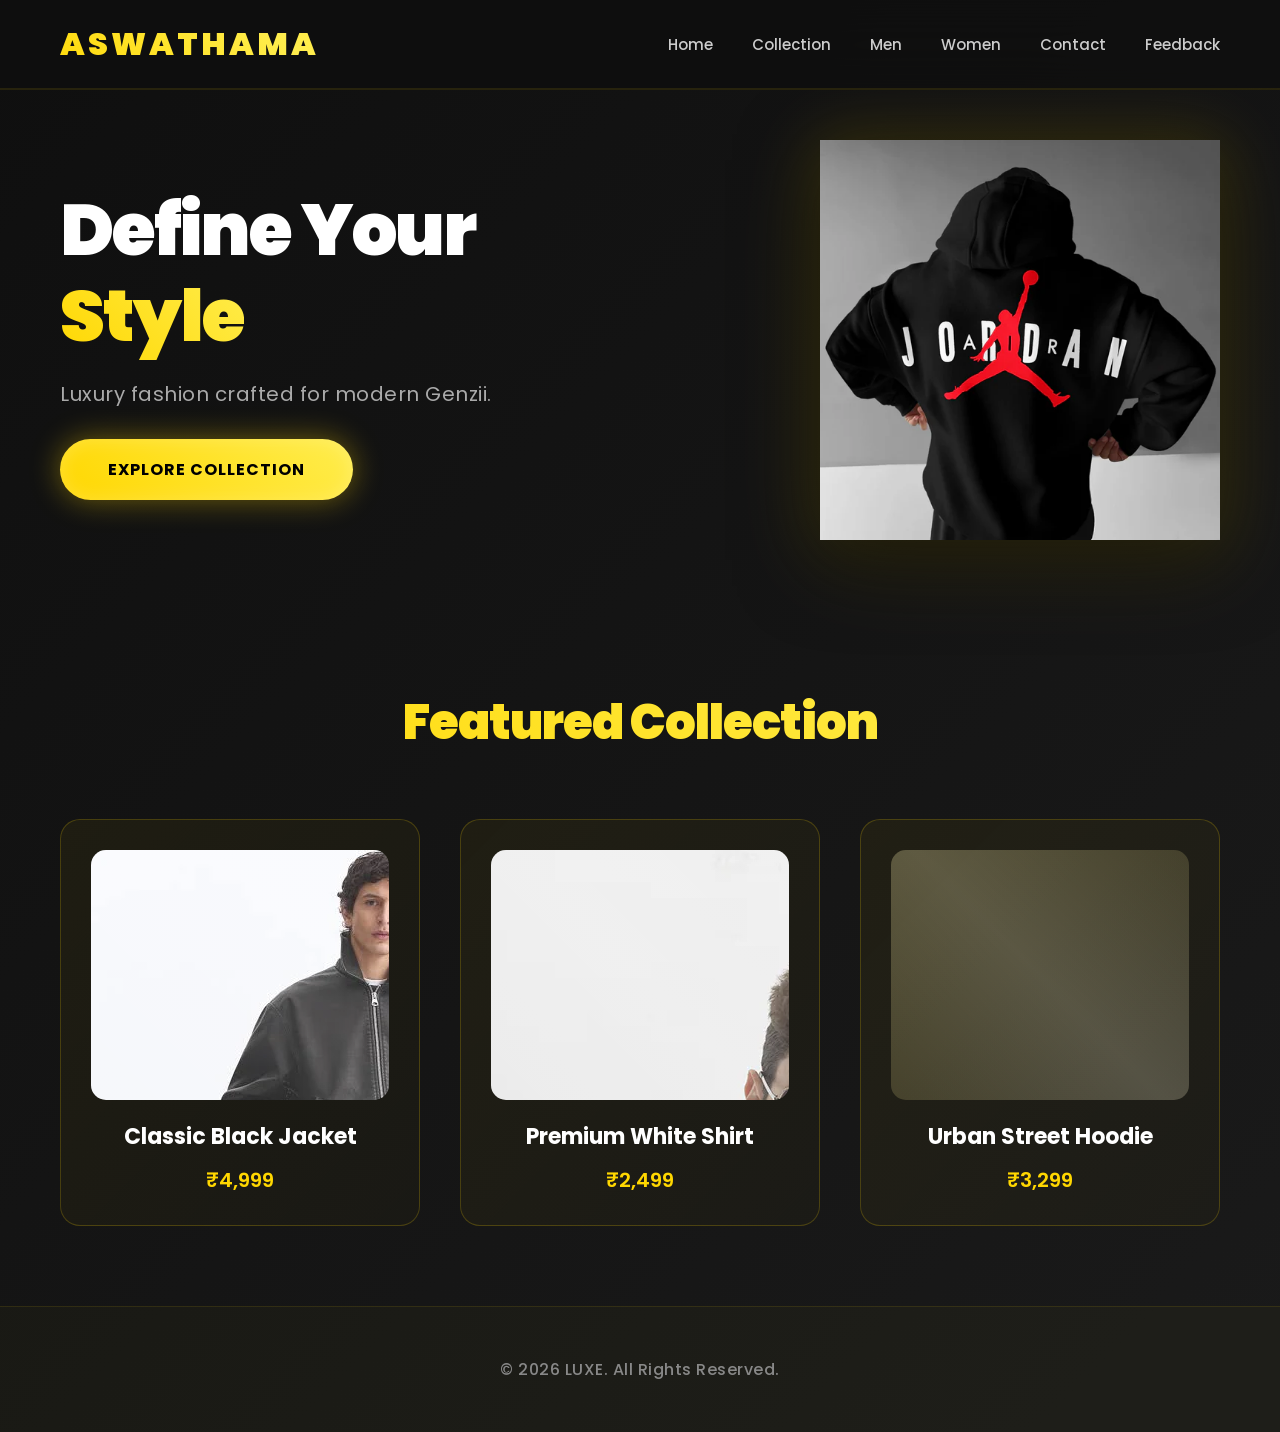
==== index.html @ 9b9f8757 "Initial commit" ====
<!DOCTYPE html>
<html lang="en">
<head>
    <meta charset="UTF-8" />
    <meta name="viewport" content="width=device-width, initial-scale=1.0"/>
    <title>ASWATHAMA | Premium Fashion</title>
    <link rel="stylesheet" href="css/style.css" />
    <link rel="stylesheet" href="css/contact.css" />
    <link rel="stylesheet" href="css/collection.css" />
    <link href="https://fonts.googleapis.com/css2?family=Poppins:wght@300;400;600;800&display=swap" rel="stylesheet">
</head>
<body>

<header class="navbar">
    <div class="logo">ASWATHAMA</div>
    <nav>
    <a href="home.html">Home</a>
    <a href="collection.html">Collection</a>
    <a href="men.html">Men</a>
    <a href="#women.html">Women</a>
    <a href="contact.html">Contact</a>
    <a href="feedback.html">Feedback</a>
</nav>

</header>

<section class="hero">
    <div class="hero-content">
        <h1>Define Your<br><span>Style</span></h1>
        <p>Luxury fashion crafted for modern Genzii.</p>
        <button class="cta">Explore Collection</button>
    </div>

    <div class="hero-image">
        <img src="image/hoodie.png" alt="Premium Hoodie">
    </div>


</section>

<section class="products">
    <h2>Featured Collection</h2>

    <div class="product-grid">
        <div class="card">
            <div class="card-img">
                <img src="image/black_jacket.png" alt="Classic Black Jacket">
            </div>
            <h3>Classic Black Jacket</h3>
            <p>₹4,999</p>
        </div>

        <div class="card">
            <div class="card-img">
                <img src="image/white_shirt.png" alt="Premium White Shirt">
            </div>
            <h3>Premium White Shirt</h3>
            <p>₹2,499</p>
        </div>

        <div class="card">
            <div class="card-img"></div>
            <h3>Urban Street Hoodie</h3>
            <p>₹3,299</p>
        </div>
    </div>
</section>

<footer>
    <p>© 2026 LUXE. All Rights Reserved.</p>
</footer>

</body>
</html>
---- css/style.css ----
* {
    margin: 0;
    padding: 0;
    box-sizing: border-box;
    font-family: 'Poppins', sans-serif;
}

html {
    scroll-behavior: smooth;
}

body {
    background: linear-gradient(135deg, #0f0f0f 0%, #1a1a1a 100%);
    color: #fff;
    animation: pageFade 1s ease;
    overflow-x: hidden;
}

/* ========== NAVBAR ========== */
.navbar {
    position: fixed;
    top: 0;
    width: 100%;
    padding: 20px 60px;
    display: flex;
    justify-content: space-between;
    align-items: center;
    background: rgba(15,15,15,0.95);
    backdrop-filter: blur(20px);
    z-index: 1000;
    border-bottom: 2px solid rgba(255, 215, 0, 0.1);
    animation: slideDown 0.6s ease;
}

@keyframes slideDown {
    from {
        transform: translateY(-100%);
        opacity: 0;
    }
    to {
        transform: translateY(0);
        opacity: 1;
    }
}

.logo {
    font-size: 32px;
    font-weight: 900;
    letter-spacing: 3px;
    background: linear-gradient(45deg, #ffd700, #ffed4e, #ffd700);
    background-size: 200% 200%;
    -webkit-background-clip: text;
    -webkit-text-fill-color: transparent;
    background-clip: text;
    animation: gradientShift 3s ease infinite;
}

@keyframes gradientShift {
    0% { background-position: 0% 50%; }
    50% { background-position: 100% 50%; }
    100% { background-position: 0% 50%; }
}

nav a {
    margin-left: 35px;
    color: #ccc;
    text-decoration: none;
    position: relative;
    transition: 0.4s cubic-bezier(0.68, -0.55, 0.265, 1.55);
    font-weight: 500;
    font-size: 15px;
}

nav a::before {
    content: '';
    position: absolute;
    width: 0;
    height: 3px;
    bottom: -8px;
    left: 0;
    background: linear-gradient(45deg, #ffd700, #ffed4e);
    transition: width 0.4s cubic-bezier(0.68, -0.55, 0.265, 1.55);
    border-radius: 10px;
}

nav a::after {
    content: '';
    position: absolute;
    width: 0;
    height: 0;
    bottom: -8px;
    left: 0;
    background: rgba(255,215,0,0.1);
    transition: 0.3s;
}

nav a:hover {
    color: #ffed4e;
    transform: translateY(-3px);
}

nav a:hover::before {
    width: 100%;
}


.hero {
    margin-top: 80px;
    padding: 60px;
    display: flex;
    align-items: center;
    justify-content: space-between;
    gap: 60px;
    animation: fadeInUp 1s ease 0.3s backwards;
}

@keyframes fadeInUp {
    from {
        opacity: 0;
        transform: translateY(40px);
    }
    to {
        opacity: 1;
        transform: translateY(0);
    }
}

.hero-content h1 {
    font-size: 72px;
    font-weight: 900;
    line-height: 1.2;
    margin-bottom: 20px;
    letter-spacing: -2px;
    animation: textReveal 0.8s ease 0.5s backwards;
}

@keyframes textReveal {
    from {
        opacity: 0;
        clip-path: polygon(0 0, 0 0, 0 100%, 0% 100%);
    }
    to {
        opacity: 1;
        clip-path: polygon(0 0, 100% 0, 100% 100%, 0 100%);
    }
}

.hero-content h1 span {
    background: linear-gradient(45deg, #ffd700, #ffed4e);
    -webkit-background-clip: text;
    -webkit-text-fill-color: transparent;
    background-clip: text;
    font-weight: 950;
}

.hero-content p {
    font-size: 20px;
    color: #aaa;
    margin-bottom: 30px;
    animation: fadeInUp 0.8s ease 0.7s backwards;
    letter-spacing: 0.5px;
}

.hero-image {
    animation: float 3s ease-in-out infinite;
    filter: drop-shadow(0 0 30px rgba(255,215,0,0.2));
}

@keyframes float {
    0%, 100% {
        transform: translateY(0px) rotateZ(-2deg);
    }
    50% {
        transform: translateY(-30px) rotateZ(2deg);
    }
}

.hero-image img {
    max-width: 400px;
    filter: drop-shadow(0 20px 40px rgba(0,0,0,0.5));
    transition: filter 0.4s;
}

.hero-image:hover img {
    filter: drop-shadow(0 30px 60px rgba(255,215,0,0.3));
}


.cta {
    padding: 18px 48px;
    background: linear-gradient(45deg, #ffd700, #ffed4e);
    border: none;
    border-radius: 50px;
    font-weight: 700;
    font-size: 16px;
    cursor: pointer;
    transition: all 0.5s cubic-bezier(0.68, -0.55, 0.265, 1.55);
    box-shadow: 0 0 30px rgba(255,215,0,0.4), inset 0 0 20px rgba(255,255,255,0.2);
    color: #000;
    position: relative;
    overflow: hidden;
    text-transform: uppercase;
    letter-spacing: 1px;
    animation: fadeInUp 0.8s ease 0.9s backwards;
}

.cta::before {
    content: '';
    position: absolute;
    top: 0;
    left: -100%;
    width: 100%;
    height: 100%;
    background: linear-gradient(45deg, transparent, rgba(255,255,255,0.3), transparent);
    transition: left 0.6s;
}

.cta:hover::before {
    left: 100%;
}

.cta:hover {
    transform: scale(1.08) translateY(-3px);
    box-shadow: 0 0 50px rgba(255,215,0,0.8), inset 0 0 20px rgba(255,255,255,0.3);
}

.cta:active {
    transform: scale(0.98);
}


.products {
    padding: 80px 60px;
    text-align: center;
    animation: fadeInUp 1s ease 0.5s backwards;
}

.products h2 {
    font-size: 48px;
    font-weight: 900;
    margin-bottom: 60px;
    letter-spacing: -1px;
    background: linear-gradient(45deg, #ffd700, #ffed4e, #fff);
    background-size: 200% 200%;
    -webkit-background-clip: text;
    -webkit-text-fill-color: transparent;
    background-clip: text;
    animation: gradientShift 3s ease infinite;
}

.product-grid {
    display: grid;
    grid-template-columns: repeat(3, 1fr);
    gap: 40px;
}

.card {
    background: linear-gradient(135deg, rgba(255,215,0,0.05), rgba(255,215,0,0.02));
    border: 1px solid rgba(255,215,0,0.2);
    border-radius: 20px;
    padding: 30px;
    text-align: center;
    transition: all 0.5s cubic-bezier(0.68, -0.55, 0.265, 1.55);
    cursor: pointer;
    position: relative;
    overflow: hidden;
    animation: fadeInUp 0.8s ease calc(0.6s + var(--card-index, 0) * 0.1s) backwards;
}

.card::before {
    content: '';
    position: absolute;
    top: 0;
    left: -100%;
    width: 100%;
    height: 100%;
    background: linear-gradient(45deg, transparent, rgba(255,215,0,0.1), transparent);
    transition: left 0.6s;
}

.card:hover::before {
    left: 100%;
}

.card:hover {
    transform: translateY(-20px) scale(1.05);
    border-color: rgba(255,215,0,0.5);
    box-shadow: 0 20px 50px rgba(255,215,0,0.3), 0 0 40px rgba(255,215,0,0.2);
    background: linear-gradient(135deg, rgba(255,215,0,0.1), rgba(255,215,0,0.05));
}

.card-img {
    width: 100%;
    height: 250px;
    background: linear-gradient(135deg, rgba(255,215,0,0.1), rgba(255,215,0,0.05));
    border-radius: 15px;
    margin-bottom: 20px;
    transition: all 0.5s;
    position: relative;
    overflow: hidden;
}

.card-img::after {
    content: '';
    position: absolute;
    top: -50%;
    left: -50%;
    width: 200%;
    height: 200%;
    background: linear-gradient(45deg, transparent, rgba(255,255,255,0.2), transparent);
    animation: shimmer 2s infinite;
}

@keyframes shimmer {
    0% {
        transform: translate(-50%, -50%) rotate(0deg);
    }
    100% {
        transform: translate(50%, 50%) rotate(45deg);
    }
}

.card:hover .card-img {
    transform: scale(1.1);
    background: linear-gradient(135deg, rgba(255,215,0,0.2), rgba(255,215,0,0.1));
}

.card h3 {
    font-size: 22px;
    font-weight: 700;
    margin-bottom: 12px;
    transition: color 0.3s;
    color: #fff;
}

.card:hover h3 {
    color: #ffed4e;
}

.card p {
    font-size: 20px;
    font-weight: 600;
    color: #ffd700;
    transition: all 0.3s;
}

.card:hover p {
    font-size: 24px;
    color: #ffed4e;
    text-shadow: 0 0 20px rgba(255,215,0,0.5);
}


footer {
    padding: 50px 40px;
    text-align: center;
    color: #888;
    border-top: 1px solid rgba(255,215,0,0.1);
    background: rgba(255,215,0,0.02);
    transition: all 0.4s;
    animation: fadeInUp 0.8s ease 0.8s backwards;
}

footer:hover {
    color: #aaa;
    background: rgba(255,215,0,0.05);
}

footer p {
    font-weight: 500;
    letter-spacing: 0.5px;
}


@keyframes pageFade {
    from { 
        opacity: 0;
    }
    to { 
        opacity: 1;
    }
}

@media (max-width: 768px) {
    .navbar {
        padding: 20px 30px;
    }
    nav a {
        margin-left: 15px;
    }
}
---- css/contact.css ----
.contact-section {
    min-height: 100vh;
    padding: 140px 60px;
    display: flex;
    flex-direction: column;
    align-items: center;
    justify-content: center;
    background: linear-gradient(135deg, rgba(255,215,0,0.02) 0%, transparent 100%);
    animation: fadeInUp 1s ease 0.3s backwards;
}

.contact-section h2 {
    font-size: 56px;
    font-weight: 900;
    margin-bottom: 20px;
    letter-spacing: -1px;
    background: linear-gradient(45deg, #ffd700, #ffed4e, #fff);
    background-size: 200% 200%;
    -webkit-background-clip: text;
    -webkit-text-fill-color: transparent;
    background-clip: text;
    animation: gradientShift 3s ease infinite;
}

.contact-subtitle {
    font-size: 18px;
    color: #aaa;
    margin-bottom: 60px;
    max-width: 600px;
    text-align: center;
    line-height: 1.8;
    animation: fadeInUp 0.8s ease 0.4s backwards;
}

.contact-form {
    background: linear-gradient(135deg, rgba(255,215,0,0.08), rgba(255,215,0,0.03));
    border: 2px solid rgba(255,215,0,0.2);
    border-radius: 25px;
    padding: 60px 50px;
    max-width: 600px;
    width: 100%;
    box-shadow: 0 30px 80px rgba(0,0,0,0.3);
    transform-style: preserve-3d;
    transition: all 0.5s cubic-bezier(0.68, -0.55, 0.265, 1.55);
    animation: slideUp 0.8s ease 0.5s backwards;
}

@keyframes slideUp {
    from {
        opacity: 0;
        transform: translateY(50px);
    }
    to {
        opacity: 1;
        transform: translateY(0);
    }
}

.contact-form:hover {
    border-color: rgba(255,215,0,0.4);
    box-shadow: 0 40px 100px rgba(255,215,0,0.15), 0 0 60px rgba(255,215,0,0.1);
    background: linear-gradient(135deg, rgba(255,215,0,0.12), rgba(255,215,0,0.05));
}

.form-group {
    margin-bottom: 25px;
    animation: fadeInUp 0.6s ease calc(0.6s + var(--group-index, 0) * 0.1s) backwards;
}

.contact-form input,
.contact-form textarea {
    width: 100%;
    padding: 16px 20px;
    border: 2px solid rgba(255,215,0,0.15);
    border-radius: 12px;
    background: rgba(255,215,0,0.05);
    color: #fff;
    font-family: 'Poppins', sans-serif;
    font-size: 16px;
    transition: all 0.4s cubic-bezier(0.68, -0.55, 0.265, 1.55);
    resize: vertical;
}

.contact-form input::placeholder,
.contact-form textarea::placeholder {
    color: #888;
}

.contact-form input:focus,
.contact-form textarea:focus {
    outline: none;
    border-color: rgba(255,215,0,0.5);
    background: rgba(255,215,0,0.08);
    box-shadow: 0 0 0 3px rgba(255,215,0,0.1), 0 0 20px rgba(255,215,0,0.2);
}

.contact-form input:hover,
.contact-form textarea:hover {
    border-color: rgba(255,215,0,0.3);
    background: rgba(255,215,0,0.07);
}

.contact-form .cta {
    width: 100%;
    margin-top: 10px;
    animation: fadeInUp 0.8s ease 0.8s backwards;
}

@keyframes fadeInUp {
    from {
        opacity: 0;
        transform: translateY(40px);
    }
    to {
        opacity: 1;
        transform: translateY(0);
    }
}

@keyframes gradientShift {
    0% { background-position: 0% 50%; }
    50% { background-position: 100% 50%; }
    100% { background-position: 0% 50%; }
}


@media (max-width: 768px) {
    .contact-section {
        padding: 100px 30px;
    }

    .contact-section h2 {
        font-size: 36px;
        margin-bottom: 15px;
    }

    .contact-subtitle {
        font-size: 16px;
        margin-bottom: 40px;
    }

    .contact-form {
        padding: 40px 30px;
    }

    .contact-form input,
    .contact-form textarea {
        padding: 14px 16px;
        font-size: 15px;
    }
}
---- css/collection.css ----
.collection-section {
    min-height: 100vh;
    padding: 140px 60px;
    background: linear-gradient(135deg, rgba(255,215,0,0.02) 0%, transparent 100%);
    animation: fadeInUp 1s ease 0.3s backwards;
}

.collection-section h2 {
    font-size: 56px;
    font-weight: 900;
    margin-bottom: 80px;
    letter-spacing: -1px;
    text-align: center;
    background: linear-gradient(45deg, #ffd700, #ffed4e, #fff);
    background-size: 200% 200%;
    -webkit-background-clip: text;
    -webkit-text-fill-color: transparent;
    background-clip: text;
    animation: gradientShift 3s ease infinite;
}

.collection-grid {
    display: grid;
    grid-template-columns: repeat(auto-fit, minmax(280px, 1fr));
    gap: 50px;
}

.collection-item {
    background: linear-gradient(135deg, rgba(255,215,0,0.1), rgba(255,215,0,0.03));
    border: 2px solid rgba(255,215,0,0.2);
    border-radius: 20px;
    padding: 50px 40px;
    position: relative;
    overflow: hidden;
    transition: all 0.6s cubic-bezier(0.68, -0.55, 0.265, 1.55);
    cursor: pointer;
    animation: scaleUp 0.8s ease calc(var(--card-index, 0) * 0.1s) backwards;
}

@keyframes scaleUp {
    from {
        opacity: 0;
        transform: scale(0.8) translateY(40px);
    }
    to {
        opacity: 1;
        transform: scale(1) translateY(0);
    }
}

.collection-item::before {
    content: '';
    position: absolute;
    inset: 0;
    background: linear-gradient(45deg, transparent, rgba(255,255,255,0.1), transparent);
    transform: translateX(-100%);
    transition: transform 0.6s;
}

.collection-item::after {
    content: '';
    position: absolute;
    inset: 0;
    background: radial-gradient(circle at center, rgba(255,215,0,0.15), transparent);
    opacity: 0;
    transition: opacity 0.4s;
}

.collection-item:hover::before {
    transform: translateX(100%);
}

.collection-item:hover::after {
    opacity: 1;
}

.collection-item:hover {
    transform: translateY(-25px) scale(1.08);
    border-color: rgba(255,215,0,0.5);
    box-shadow: 0 30px 80px rgba(255,215,0,0.25), 0 0 40px rgba(255,215,0,0.15);
    background: linear-gradient(135deg, rgba(255,215,0,0.15), rgba(255,215,0,0.05));
}

.collection-item span {
    display: block;
    font-size: 64px;
    font-weight: 900;
    background: linear-gradient(45deg, #ffd700, #ffed4e);
    -webkit-background-clip: text;
    -webkit-text-fill-color: transparent;
    background-clip: text;
    margin-bottom: 15px;
    animation: floatNum 3s ease-in-out infinite;
    letter-spacing: -2px;
}

@keyframes floatNum {
    0%, 100% { 
        transform: translateY(0);
    }
    50% { 
        transform: translateY(-12px);
    }
}

.collection-item h3 {
    font-size: 28px;
    font-weight: 800;
    margin-bottom: 12px;
    color: #fff;
    transition: color 0.3s;
}

.collection-item:hover h3 {
    color: #ffed4e;
    text-shadow: 0 0 20px rgba(255,215,0,0.4);
}

.collection-item p {
    font-size: 16px;
    color: #aaa;
    line-height: 1.6;
    transition: color 0.3s;
    font-weight: 400;
}

.collection-item:hover p {
    color: #ddd;
}


@keyframes fadeInUp {
    from {
        opacity: 0;
        transform: translateY(40px);
    }
    to {
        opacity: 1;
        transform: translateY(0);
    }
}

@keyframes gradientShift {
    0% { background-position: 0% 50%; }
    50% { background-position: 100% 50%; }
    100% { background-position: 0% 50%; }
}

@media (max-width: 768px) {
    .collection-section {
        padding: 100px 30px;
    }

    .collection-section h2 {
        font-size: 36px;
        margin-bottom: 50px;
    }

    .collection-grid {
        grid-template-columns: 1fr;
        gap: 30px;
    }

    .collection-item {
        padding: 40px 30px;
    }

    .collection-item span {
        font-size: 48px;
    }

    .collection-item h3 {
        font-size: 24px;
    }
}
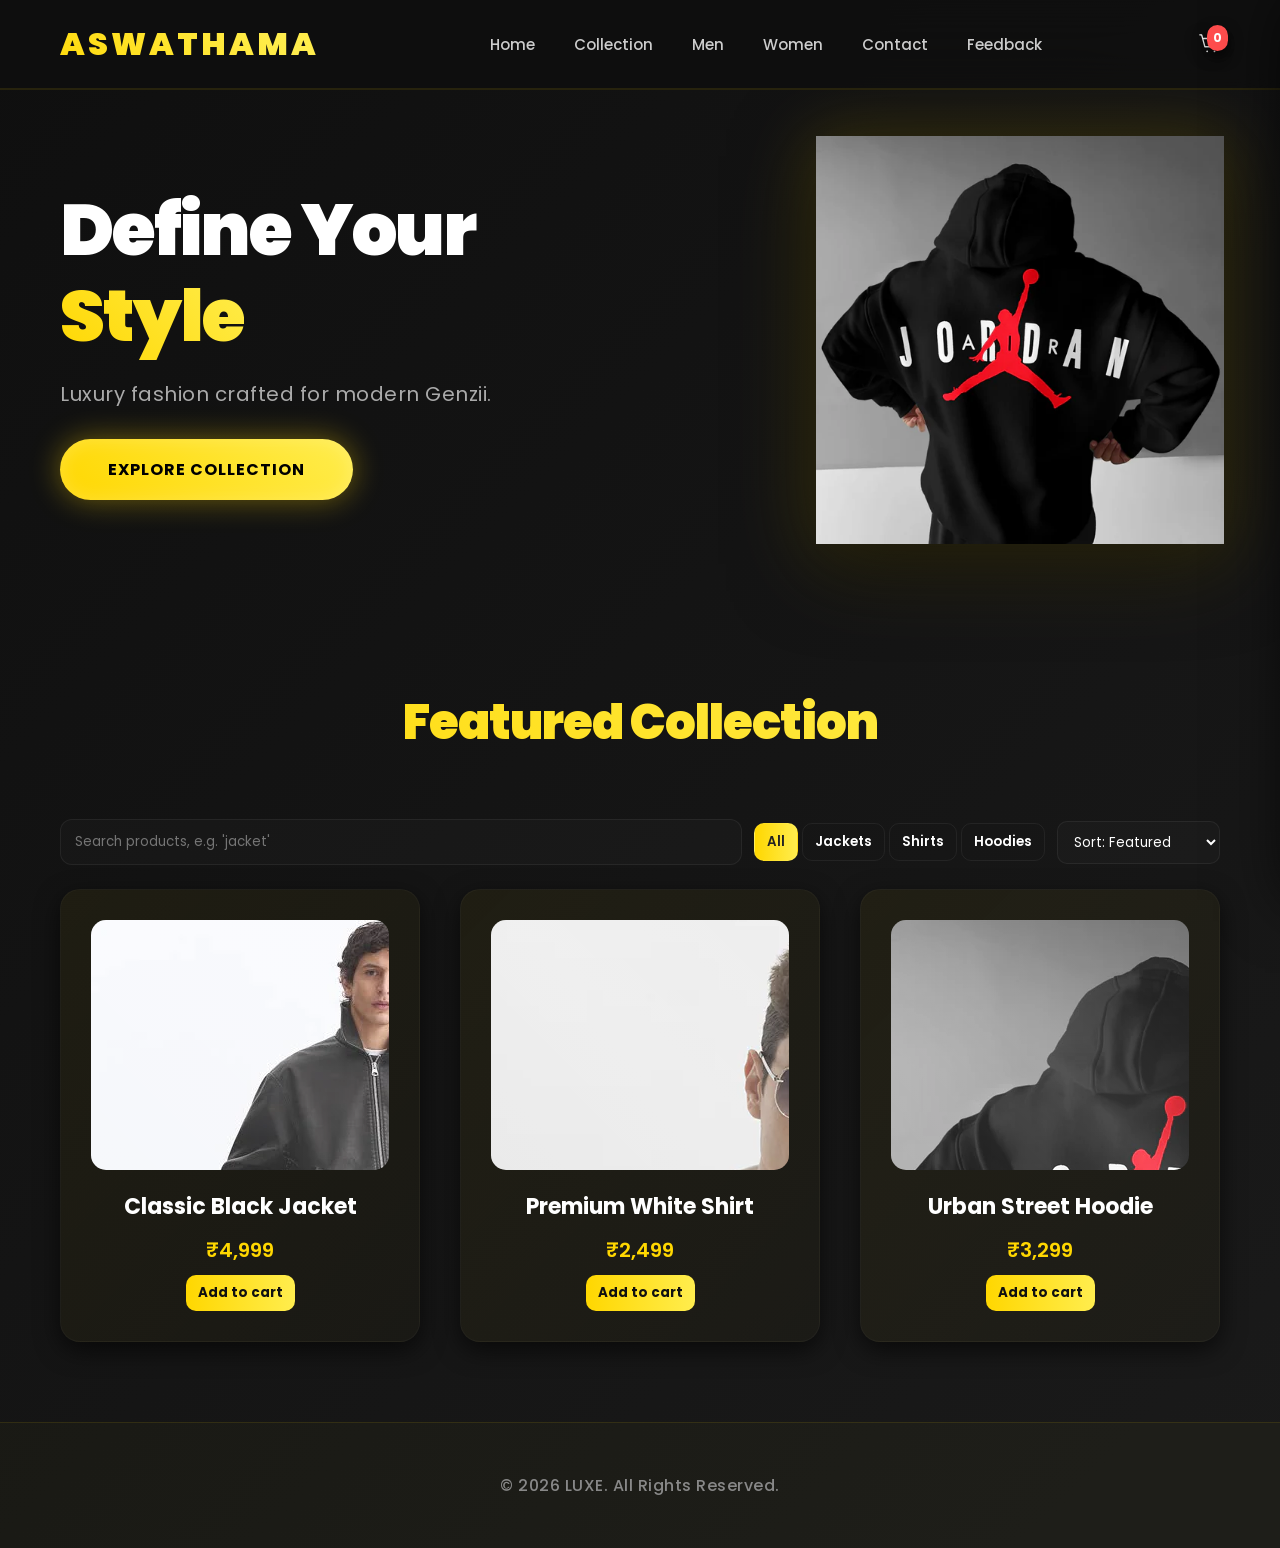
==== commit ef5da6dd: "Add interactive product grid, modal, cart and checkout demo" ====
--- a/index.html
+++ b/index.html
@@ -40,26 +40,42 @@
 
 <section class="products">
     <h2>Featured Collection</h2>
+    <div class="filter-bar">
+        <input type="search" placeholder="Search products, e.g. 'jacket'" />
+        <div class="categories">
+            <button class="cat-btn active" data-cat="all">All</button>
+            <button class="cat-btn" data-cat="Jackets">Jackets</button>
+            <button class="cat-btn" data-cat="Shirts">Shirts</button>
+            <button class="cat-btn" data-cat="Hoodies">Hoodies</button>
+        </div>
+        <select>
+            <option value="default">Sort: Featured</option>
+            <option value="price-asc">Price: Low → High</option>
+            <option value="price-desc">Price: High → Low</option>
+        </select>
+    </div>
 
     <div class="product-grid">
-        <div class="card">
+        <div class="card product-item" data-category="Jackets" data-price="4999" data-name="Classic Black Jacket">
             <div class="card-img">
-                <img src="image/black_jacket.png" alt="Classic Black Jacket">
+                <img src="image/black_jacket.png" alt="Classic Black Jacket" loading="lazy">
             </div>
             <h3>Classic Black Jacket</h3>
             <p>₹4,999</p>
         </div>
 
-        <div class="card">
+        <div class="card product-item" data-category="Shirts" data-price="2499" data-name="Premium White Shirt">
             <div class="card-img">
-                <img src="image/white_shirt.png" alt="Premium White Shirt">
+                <img src="image/white_shirt.png" alt="Premium White Shirt" loading="lazy">
             </div>
             <h3>Premium White Shirt</h3>
             <p>₹2,499</p>
         </div>
 
-        <div class="card">
-            <div class="card-img"></div>
+        <div class="card product-item" data-category="Hoodies" data-price="3299" data-name="Urban Street Hoodie">
+            <div class="card-img">
+                <img src="image/hoodie.png" alt="Urban Street Hoodie" loading="lazy">
+            </div>
             <h3>Urban Street Hoodie</h3>
             <p>₹3,299</p>
         </div>
@@ -70,5 +86,7 @@
     <p>© 2026 LUXE. All Rights Reserved.</p>
 </footer>
 
+<script src="js/site.js"></script>
+
 </body>
 </html>
--- a/css/style.css
+++ b/css/style.css
@@ -390,3 +390,200 @@
         margin-left: 15px;
     }
 }
+
+/* ========== SHARED COMPONENTS: FILTERS & DEPTH ========== */
+.filter-bar {
+    display: flex;
+    gap: 12px;
+    align-items: center;
+    justify-content: space-between;
+    flex-wrap: wrap;
+    margin: 24px 0;
+}
+
+.filter-bar input[type="search"] {
+    flex: 1 1 320px;
+    padding: 12px 14px;
+    border-radius: 12px;
+    border: 1px solid rgba(255,255,255,0.06);
+    background: rgba(255,255,255,0.02);
+    color: #fff;
+}
+
+.filter-bar .cat-btn {
+    background: transparent;
+    border: 1px solid rgba(255,255,255,0.06);
+    padding: 8px 12px;
+    border-radius: 10px;
+    cursor: pointer;
+    color: #fff;
+    font-weight: 600;
+}
+
+.filter-bar .cat-btn.active { background: linear-gradient(90deg,#ffd700,#ffed4e); color:#222; }
+
+.filter-bar select { padding: 10px 12px; border-radius:10px; color:#fff; background: rgba(255,255,255,0.02); border:1px solid rgba(255,255,255,0.06); }
+
+.product-grid { margin-top: 12px; }
+.product-item { opacity: 0; transform: translateY(18px); transition: opacity 0.6s ease, transform 0.6s ease; }
+.product-item.revealed { opacity:1; transform: translateY(0); }
+
+/* deepen card visuals globally */
+.card, .product-item, .fashion-card, .collection-item, .feedback-card {
+    box-shadow: 0 8px 24px rgba(0,0,0,0.6);
+    border: 1px solid rgba(255,255,255,0.03);
+}
+
+/* accessibility focus states */
+.cat-btn:focus, .filter-bar select:focus, .filter-bar input:focus, .cta:focus { outline: 3px solid rgba(255,215,0,0.15); outline-offset: 3px; }
+
+@media (max-width: 768px) {
+    .product-grid { grid-template-columns: 1fr !important; gap: 18px; }
+}
+
+/* ========== PRODUCT MODAL & CART UI ========== */
+.cart-icon {
+    position: relative;
+    display: flex;
+    align-items: center;
+    gap: 8px;
+    margin-left: 20px;
+    cursor: pointer;
+}
+
+.cart-icon svg { width: 22px; height: 22px; filter: drop-shadow(0 4px 8px rgba(0,0,0,0.6)); }
+.cart-badge {
+    position: absolute;
+    top: -8px;
+    right: -8px;
+    background: #ff4d4d;
+    color: #fff;
+    font-weight: 700;
+    font-size: 12px;
+    padding: 4px 6px;
+    border-radius: 999px;
+    box-shadow: 0 6px 14px rgba(0,0,0,0.6);
+}
+
+.product-item .add-btn {
+    margin-top: 10px;
+    display: inline-block;
+    padding: 8px 12px;
+    border-radius: 10px;
+    border: none;
+    background: linear-gradient(90deg,#ffd700,#ffed4e);
+    color: #111;
+    font-weight: 700;
+    cursor: pointer;
+    transition: transform 0.22s ease, box-shadow 0.22s ease;
+}
+.product-item .add-btn:active { transform: scale(0.98); }
+
+.fly-image {
+    position: fixed;
+    z-index: 2000;
+    width: 80px;
+    height: 80px;
+    pointer-events: none;
+    border-radius: 10px;
+    object-fit: cover;
+    transition: transform 0.8s cubic-bezier(0.22,1,0.36,1), opacity 0.8s;
+}
+
+/* Modal */
+.product-modal {
+    position: fixed;
+    inset: 0;
+    display: none;
+    align-items: center;
+    justify-content: center;
+    background: rgba(0,0,0,0.6);
+    z-index: 1500;
+}
+.product-modal.open { display: flex; }
+.product-modal .modal-card {
+    width: min(920px, 92%);
+    background: linear-gradient(180deg, #0f0f0f, #141414);
+    border-radius: 14px;
+    padding: 24px;
+    display: flex;
+    gap: 20px;
+    align-items: center;
+    box-shadow: 0 40px 120px rgba(0,0,0,0.8);
+    transform: translateY(20px);
+    animation: modalPop 0.36s cubic-bezier(0.2,1,0.2,1) forwards;
+}
+
+@keyframes modalPop {
+    to { transform: translateY(0); }
+}
+.modal-card img { width: 260px; height: auto; border-radius: 10px; }
+.modal-card .meta { color: #ddd; }
+.modal-close { position: absolute; top: 18px; right: 18px; background: transparent; border: none; color: #fff; font-size: 20px; cursor: pointer; }
+
+/* Subtle parallax for hero */
+.hero-image { transform-style: preserve-3d; }
+.hero-image img { transform: translateZ(20px) scale(1.02); transition: transform 0.9s ease; }
+.hero:hover .hero-image img { transform: translateY(-16px) translateZ(30px) scale(1.05); }
+
+/* Skeleton loader for product image placeholders */
+.skeleton {
+    background: linear-gradient(90deg, rgba(255,255,255,0.03), rgba(255,255,255,0.06), rgba(255,255,255,0.03));
+    animation: shimmer 1.6s linear infinite;
+    border-radius: 10px;
+}
+
+/* ========== CAROUSEL INSIDE MODAL ========== */
+.modal-carousel {
+    width: 360px;
+    height: 320px;
+    position: relative;
+    overflow: hidden;
+    border-radius: 10px;
+    background: #0b0b0b;
+    display: flex;
+    align-items: center;
+    justify-content: center;
+}
+.modal-carousel .slide { position: absolute; opacity: 0; transition: opacity 0.36s ease, transform 0.36s ease; width:100%; height:100%; display:flex; align-items:center; justify-content:center; }
+.modal-carousel .slide.active { opacity: 1; transform: translateY(0); z-index: 2; }
+.modal-carousel img { max-width: 100%; max-height: 100%; object-fit:contain; }
+.carousel-controls { position: absolute; left: 8px; right:8px; top: 50%; transform: translateY(-50%); display:flex; justify-content:space-between; pointer-events:none; }
+.carousel-controls button { pointer-events:auto; background: rgba(0,0,0,0.35); border: none; color:#fff; padding:8px 10px; border-radius:10px; cursor:pointer; }
+.carousel-thumbs { display:flex; gap:8px; margin-top:12px; }
+.carousel-thumbs img { width:48px; height:48px; object-fit:cover; border-radius:6px; cursor:pointer; opacity:0.7; }
+.carousel-thumbs img.active { outline: 2px solid #ffd700; opacity:1; }
+
+/* ========== CART DRAWER ========== */
+.cart-drawer {
+    position: fixed;
+    right: 0;
+    top: 0;
+    height: 100vh;
+    width: 360px;
+    background: linear-gradient(180deg, #0f0f0f, #111);
+    box-shadow: -30px 0 60px rgba(0,0,0,0.7);
+    transform: translateX(110%);
+    transition: transform 0.36s cubic-bezier(0.2,1,0.2,1);
+    z-index: 1800;
+    padding: 18px;
+    display:flex;
+    flex-direction:column;
+}
+.checkout-page .checkout-grid { display:grid; grid-template-columns: 1fr 360px; gap:28px; align-items:start; }
+.checkout-page .checkout-form label { display:block; margin-bottom:10px; color:#ddd; }
+.checkout-page .checkout-form input, .checkout-page .checkout-form textarea, .checkout-page .checkout-form select { width:100%; padding:10px 12px; border-radius:8px; border:1px solid rgba(255,255,255,0.06); background:rgba(255,255,255,0.02); color:#fff; }
+.checkout-page .order-summary { background: linear-gradient(135deg, rgba(255,215,0,0.02), rgba(255,215,0,0.01)); padding:16px; border-radius:12px; }
+.checkout-page .order-list { display:flex; flex-direction:column; gap:10px; margin-bottom:12px; }
+.checkout-row { display:flex; justify-content:space-between; align-items:center; padding:8px; border-radius:8px; background:rgba(255,255,255,0.01); }
+.summary-footer { margin-top:12px; font-weight:700; }
+.confirm-card { background: linear-gradient(180deg,#0f0f0f,#121212); padding:24px; border-radius:12px; display:inline-block; }
+.cart-drawer.open { transform: translateX(0); }
+.cart-drawer h3 { margin-bottom: 12px; }
+.cart-list { flex:1; overflow:auto; display:flex; flex-direction:column; gap:12px; }
+.cart-item { display:flex; gap:10px; align-items:center; }
+.cart-item img { width:64px; height:64px; object-fit:cover; border-radius:8px; }
+.qty-control { display:flex; gap:6px; align-items:center; }
+.qty-control button { padding:4px 8px; border-radius:6px; border:none; background:rgba(255,255,255,0.04); color:#fff; cursor:pointer; }
+.cart-footer { margin-top:12px; display:flex; flex-direction:column; gap:8px; }
+.checkout-btn { background: linear-gradient(90deg,#ffd700,#ffed4e); border:none; padding:12px; border-radius:10px; font-weight:800; cursor:pointer; }
